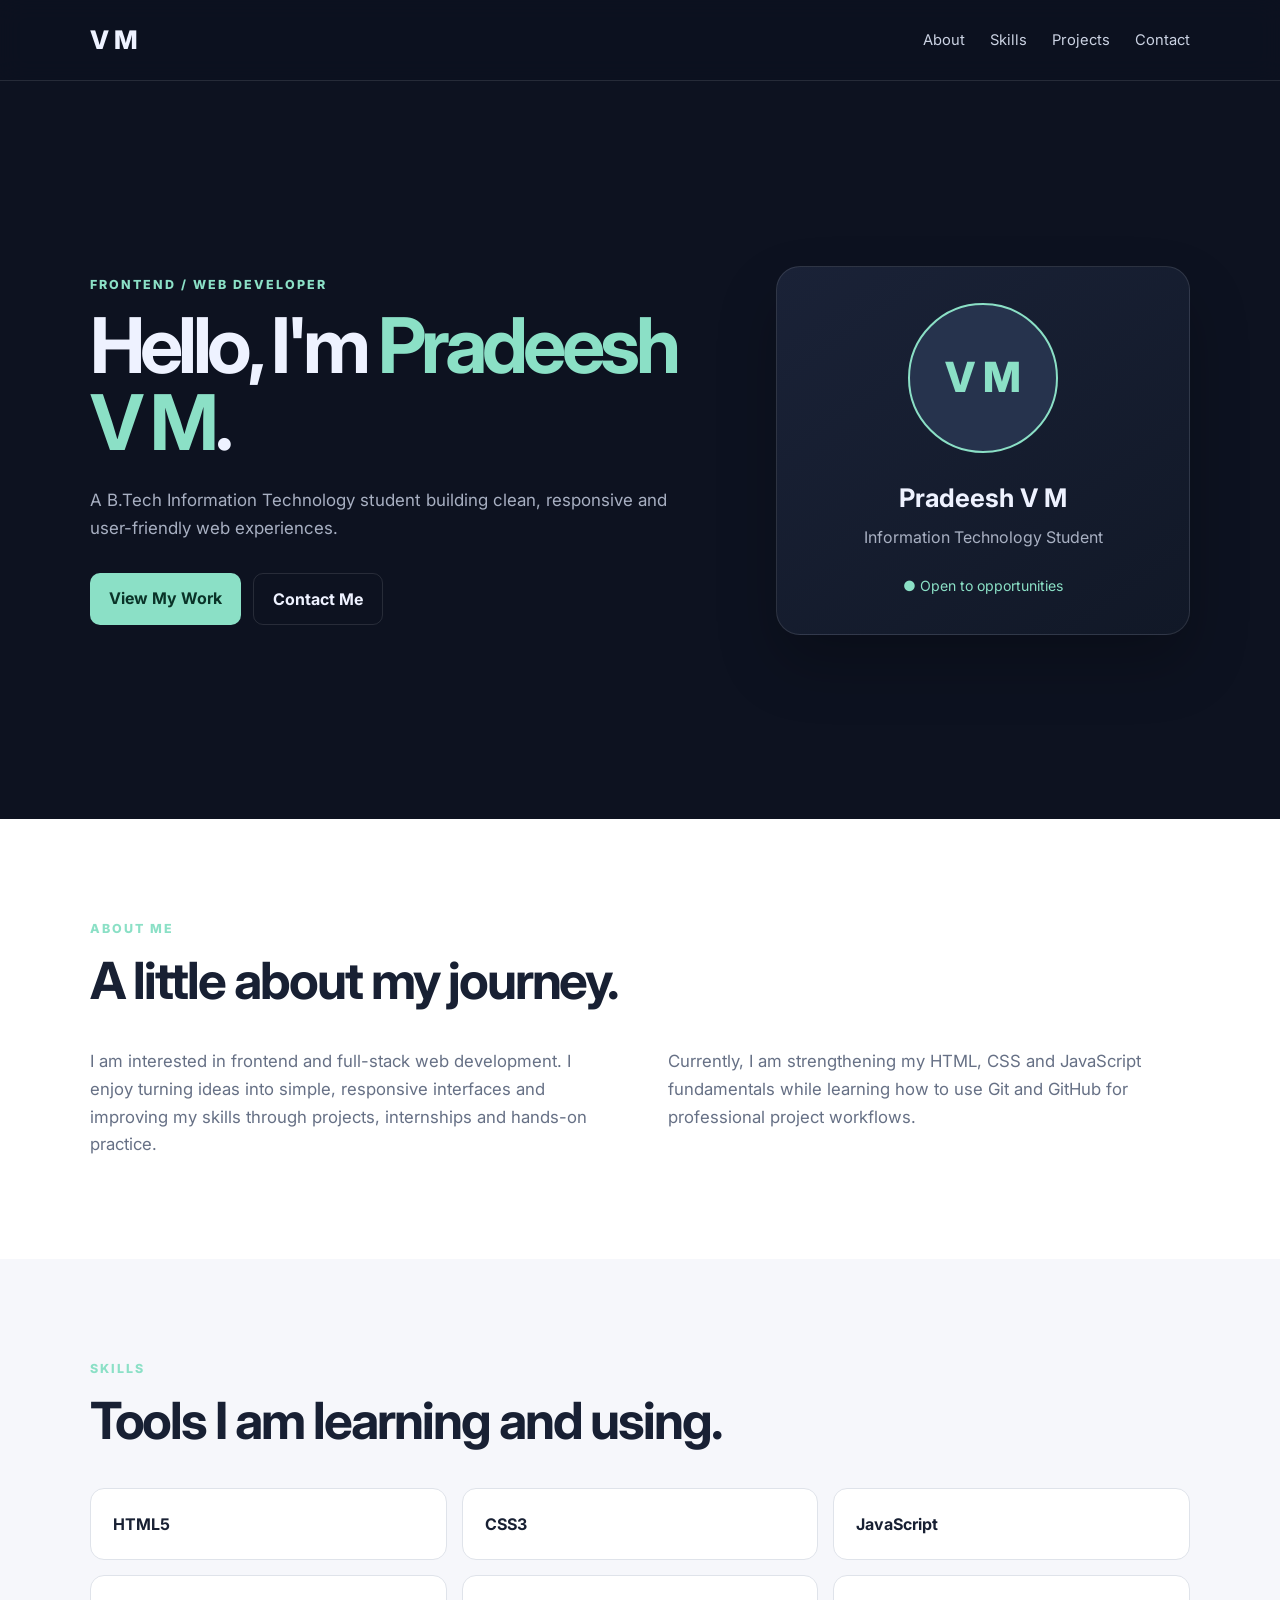
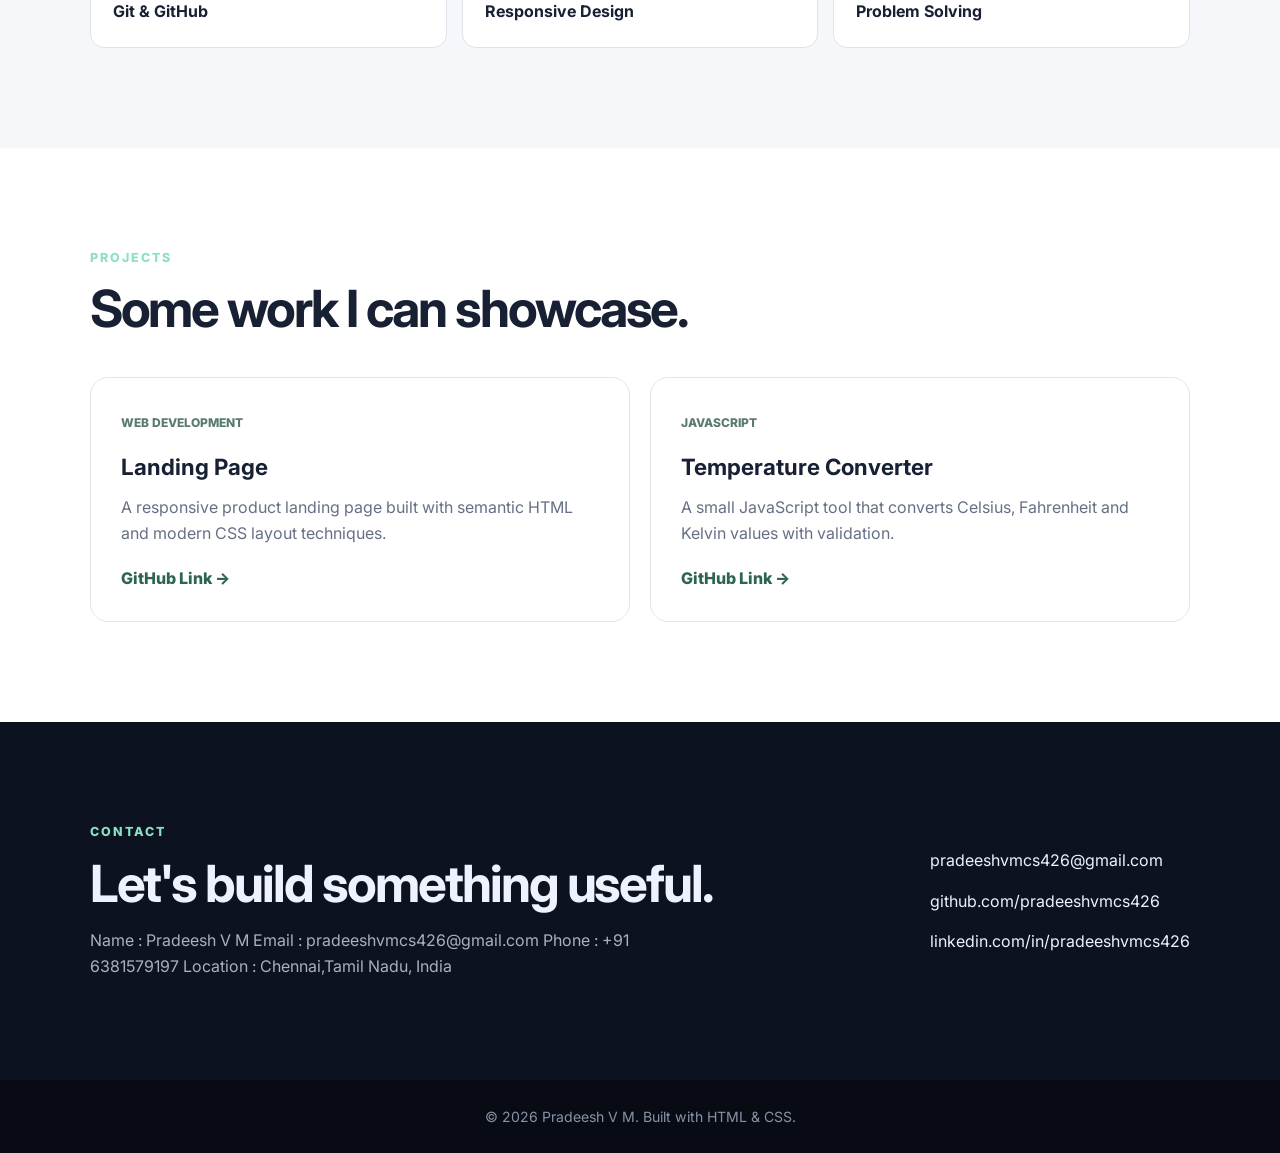
==== WebDev-L1-PersonalPortfolio/index.html @ b14b9e70 "Add Web Development Level 1 tasks" ====
<!DOCTYPE html>
<html lang="en">
<head>
  <meta charset="UTF-8">
  <meta name="viewport" content="width=device-width, initial-scale=1.0">
  <meta name="description" content="Personal portfolio website">
  <title>Pradeesh V M | Portfolio</title>
  <link rel="preconnect" href="https://fonts.googleapis.com">
  <link rel="preconnect" href="https://fonts.gstatic.com" crossorigin>
  <link href="https://fonts.googleapis.com/css2?family=Inter:wght@400;500;600;700;800&display=swap" rel="stylesheet">
  <link rel="stylesheet" href="style.css">
</head>
<body>
  <header class="navbar">
    <a class="logo" href="#home">V M<span></span></a>
    <nav>
      <a href="#about">About</a>
      <a href="#skills">Skills</a>
      <a href="#projects">Projects</a>
      <a href="#contact">Contact</a>
    </nav>
  </header>

  <main>
    <section class="hero" id="home">
      <div>
        <p class="eyebrow">FRONTEND / WEB DEVELOPER</p>
        <h1>Hello, I'm <span>Pradeesh V M</span>.</h1>
        <p class="lead">
          A B.Tech Information Technology student building clean, responsive and user-friendly web experiences.
        </p>
        <div class="actions">
          <a class="btn primary" href="#projects">View My Work</a>
          <a class="btn outline" href="#contact">Contact Me</a>
        </div>
      </div>
      <div class="profile-card">
        <div class="avatar">V M</div>
        <h2>Pradeesh V M</h2>
        <p>Information Technology Student</p>
        <div class="status">● Open to opportunities</div>
      </div>
    </section>

    <section class="section" id="about">
      <div class="section-title">
        <p class="eyebrow">ABOUT ME</p>
        <h2>A little about my journey.</h2>
      </div>
      <div class="about-grid">
        <p>
          I am interested in frontend and full-stack web development. I enjoy turning ideas into simple,
          responsive interfaces and improving my skills through projects, internships and hands-on practice.
        </p>
        <p>
          Currently, I am strengthening my HTML, CSS and JavaScript fundamentals while learning how to use
          Git and GitHub for professional project workflows.
        </p>
      </div>
    </section>

    <section class="section alt" id="skills">
      <div class="section-title">
        <p class="eyebrow">SKILLS</p>
        <h2>Tools I am learning and using.</h2>
      </div>
      <div class="skills-grid">
        <div>HTML5</div>
        <div>CSS3</div>
        <div>JavaScript</div>
        <div>Git & GitHub</div>
        <div>Responsive Design</div>
        <div>Problem Solving</div>
      </div>
    </section>

    <section class="section" id="projects">
      <div class="section-title">
        <p class="eyebrow">PROJECTS</p>
        <h2>Some work I can showcase.</h2>
      </div>
      <div class="projects">
        <article class="project-card">
          <span class="tag">WEB DEVELOPMENT</span>
          <h3>Landing Page</h3>
          <p>A responsive product landing page built with semantic HTML and modern CSS layout techniques.</p>
          <a href="#" class="project-link">GitHub Link →</a>
        </article>
        <article class="project-card">
          <span class="tag">JAVASCRIPT</span>
          <h3>Temperature Converter</h3>
          <p>A small JavaScript tool that converts Celsius, Fahrenheit and Kelvin values with validation.</p>
          <a href="#" class="project-link">GitHub Link →</a>
        </article>
      </div>
    </section>

    <section class="section contact" id="contact">
      <div>
        <p class="eyebrow">CONTACT</p>
        <h2>Let's build something useful.</h2>
        <p>Name : Pradeesh V M        Email : pradeeshvmcs426@gmail.com       Phone : +91 6381579197      Location : Chennai,Tamil Nadu, India

</p>
      </div>
      <div class="contact-list">
        <a href="mailto:pradeeshvmcs426@gmail.com">pradeeshvmcs426@gmail.com</a>
        <a href="https://github.com/pradeeshvmcs426" target="_blank" rel="noreferrer">github.com/pradeeshvmcs426</a>
        <a href="https://www.linkedin.com/in/pradeeshvmcs426" target="_blank" rel="noreferrer">linkedin.com/in/pradeeshvmcs426</a>
      </div>
    </section>
  </main>

  <footer>
    <p>© 2026 Pradeesh V M. Built with HTML & CSS.</p>
  </footer>
</body>
</html>
---- WebDev-L1-PersonalPortfolio/style.css ----
* { box-sizing: border-box; margin: 0; padding: 0; }

:root {
  --bg: #0d1220;
  --panel: #151c2e;
  --panel-2: #f6f7fb;
  --text: #eef2ff;
  --dark: #182033;
  --muted: #a8b0c2;
  --muted-dark: #667085;
  --accent: #8be0c6;
  --line: rgba(255,255,255,.11);
  --white: #fff;
}

html { scroll-behavior: smooth; }

body {
  font-family: "Inter", sans-serif;
  color: var(--text);
  background: var(--bg);
  line-height: 1.65;
}

a { text-decoration: none; color: inherit; }

.navbar {
  position: sticky;
  top: 0;
  z-index: 10;
  display: flex;
  justify-content: space-between;
  align-items: center;
  padding: 19px 7%;
  background: rgba(13,18,32,.92);
  border-bottom: 1px solid var(--line);
  backdrop-filter: blur(12px);
}

.logo { font-size: 1.6rem; font-weight: 800; }
.logo span { color: var(--accent); }

nav { display: flex; gap: 25px; font-size: .92rem; color: #cbd2e2; }
nav a:hover { color: var(--accent); }

.hero {
  min-height: 82vh;
  display: grid;
  grid-template-columns: 1.2fr .8fr;
  gap: 65px;
  align-items: center;
  padding: 90px 7%;
}

.eyebrow {
  margin-bottom: 12px;
  font-size: .78rem;
  letter-spacing: .16em;
  font-weight: 800;
  color: var(--accent);
}

h1 {
  max-width: 760px;
  font-size: clamp(3rem, 6vw, 5.8rem);
  line-height: 1;
  letter-spacing: -.06em;
}

h1 span { color: var(--accent); }

.lead {
  max-width: 650px;
  margin: 25px 0 30px;
  color: var(--muted);
  font-size: 1.06rem;
}

.actions { display: flex; gap: 12px; flex-wrap: wrap; }
.btn {
  padding: 12px 19px;
  border-radius: 10px;
  font-weight: 700;
}
.primary { background: var(--accent); color: #0a3328; }
.outline { border: 1px solid var(--line); }

.profile-card {
  padding: 36px;
  border: 1px solid var(--line);
  border-radius: 24px;
  background: linear-gradient(145deg, #1a2237, #111827);
  text-align: center;
  box-shadow: 0 30px 60px rgba(0,0,0,.22);
}

.avatar {
  width: 150px;
  height: 150px;
  display: grid;
  place-items: center;
  margin: 0 auto 24px;
  border-radius: 50%;
  border: 2px solid var(--accent);
  background: #26334d;
  color: var(--accent);
  font-size: 2.6rem;
  font-weight: 800;
}

.profile-card h2 { font-size: 1.6rem; margin-bottom: 5px; }
.profile-card p { color: var(--muted); }
.status { margin-top: 24px; color: var(--accent); font-size: .88rem; }

.section {
  padding: 100px 7%;
  background: var(--white);
  color: var(--dark);
}
.alt { background: var(--panel-2); }

.section-title { max-width: 720px; margin-bottom: 40px; }
.section h2 {
  font-size: clamp(2rem, 4vw, 3.2rem);
  line-height: 1.1;
  letter-spacing: -.04em;
}

.about-grid {
  display: grid;
  grid-template-columns: 1fr 1fr;
  gap: 55px;
  color: var(--muted-dark);
  font-size: 1.05rem;
}

.skills-grid {
  display: grid;
  grid-template-columns: repeat(3, 1fr);
  gap: 15px;
}
.skills-grid div {
  padding: 22px;
  border: 1px solid #dfe3ea;
  border-radius: 14px;
  background: var(--white);
  font-weight: 700;
}

.projects {
  display: grid;
  grid-template-columns: repeat(2, 1fr);
  gap: 20px;
}
.project-card {
  padding: 30px;
  border: 1px solid #e0e4ec;
  border-radius: 18px;
  background: var(--white);
}
.project-card h3 { margin: 15px 0 8px; font-size: 1.4rem; }
.project-card p { color: var(--muted-dark); }
.tag { font-size: .75rem; font-weight: 800; color: #587a70; }
.project-link { display: inline-block; margin-top: 18px; color: #2e6456; font-weight: 800; }

.contact {
  display: flex;
  justify-content: space-between;
  gap: 50px;
  background: var(--bg);
  color: var(--text);
}
.contact p:not(.eyebrow) { color: var(--muted); margin-top: 16px; max-width: 620px; }
.contact-list {
  display: grid;
  gap: 14px;
  align-content: center;
}
.contact-list a:hover { color: var(--accent); }

footer {
  padding: 25px 7%;
  background: #080b14;
  color: #8892a7;
  text-align: center;
  font-size: .88rem;
}

@media (max-width: 820px) {
  nav { display: none; }
  .hero, .about-grid, .projects { grid-template-columns: 1fr; }
  .skills-grid { grid-template-columns: 1fr 1fr; }
}

@media (max-width: 520px) {
  .hero, .section { padding-inline: 5%; }
  .skills-grid { grid-template-columns: 1fr; }
  h1 { font-size: 3rem; }
}
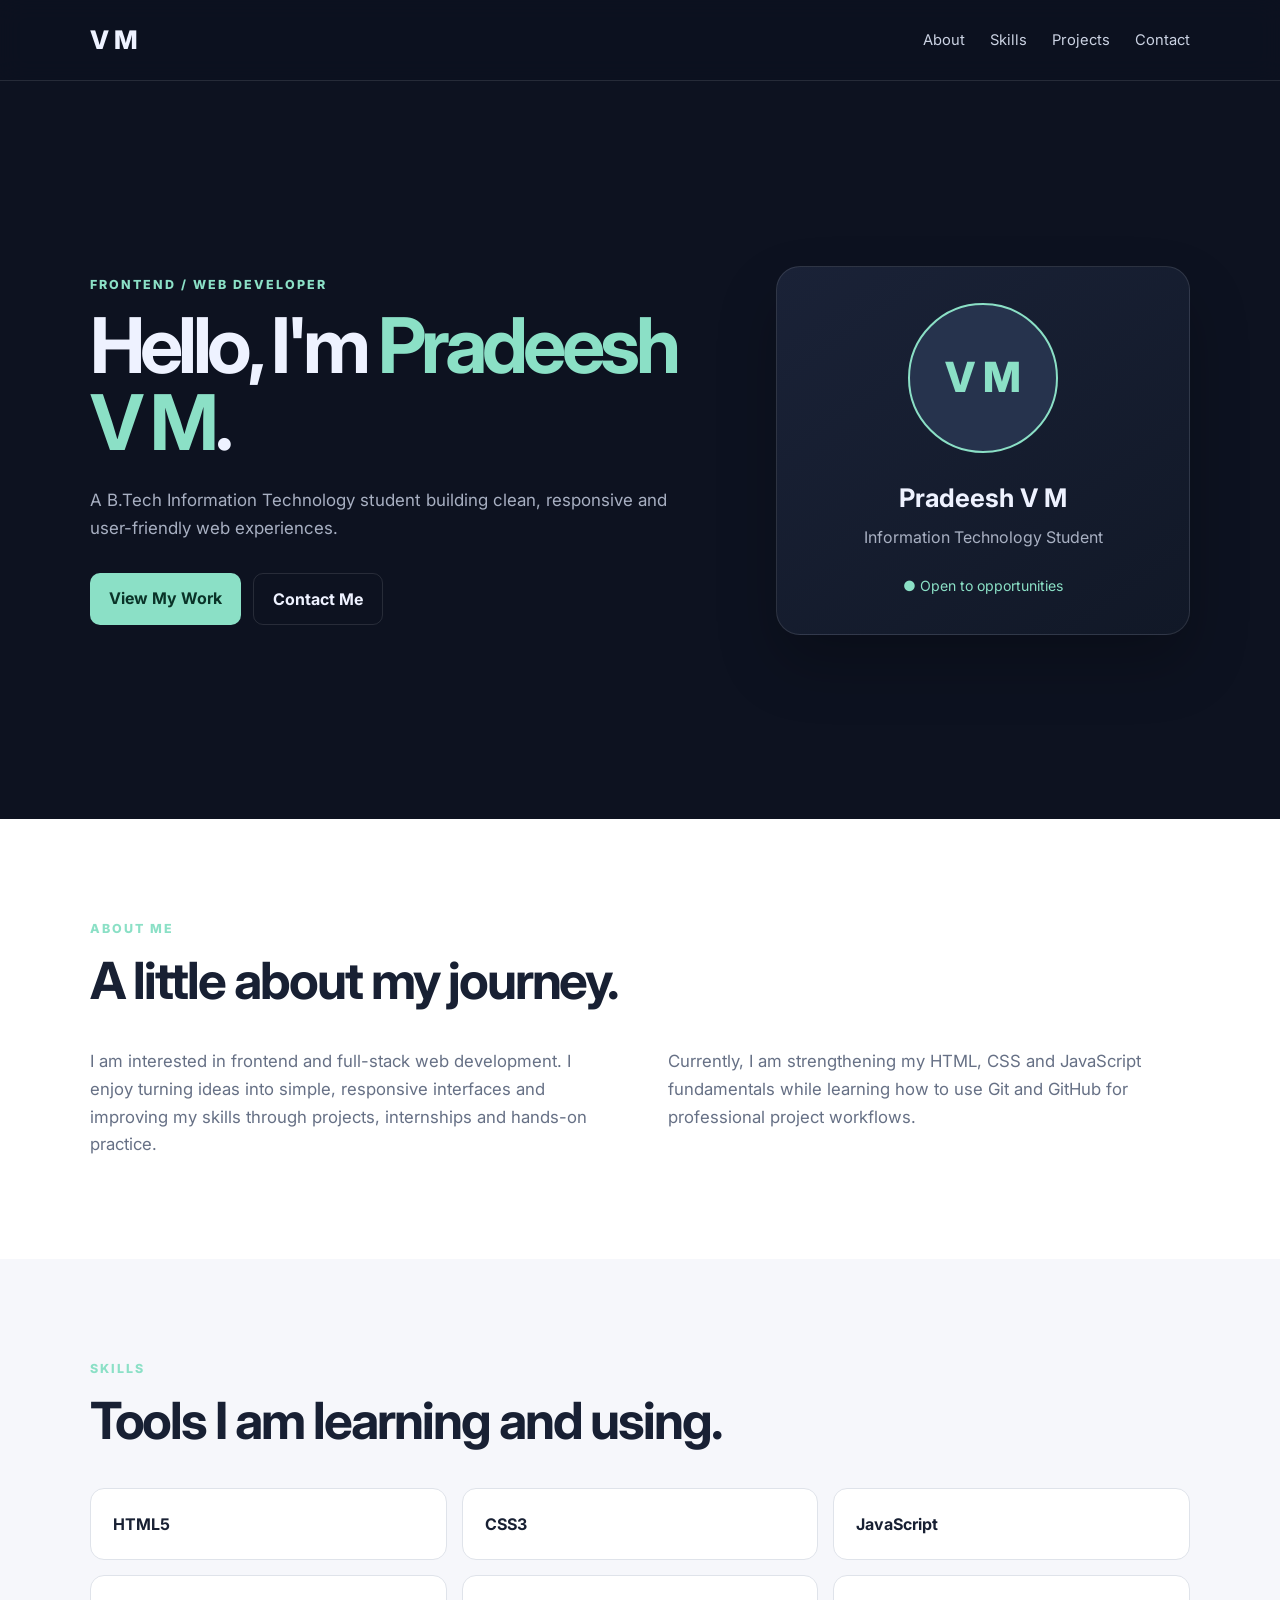
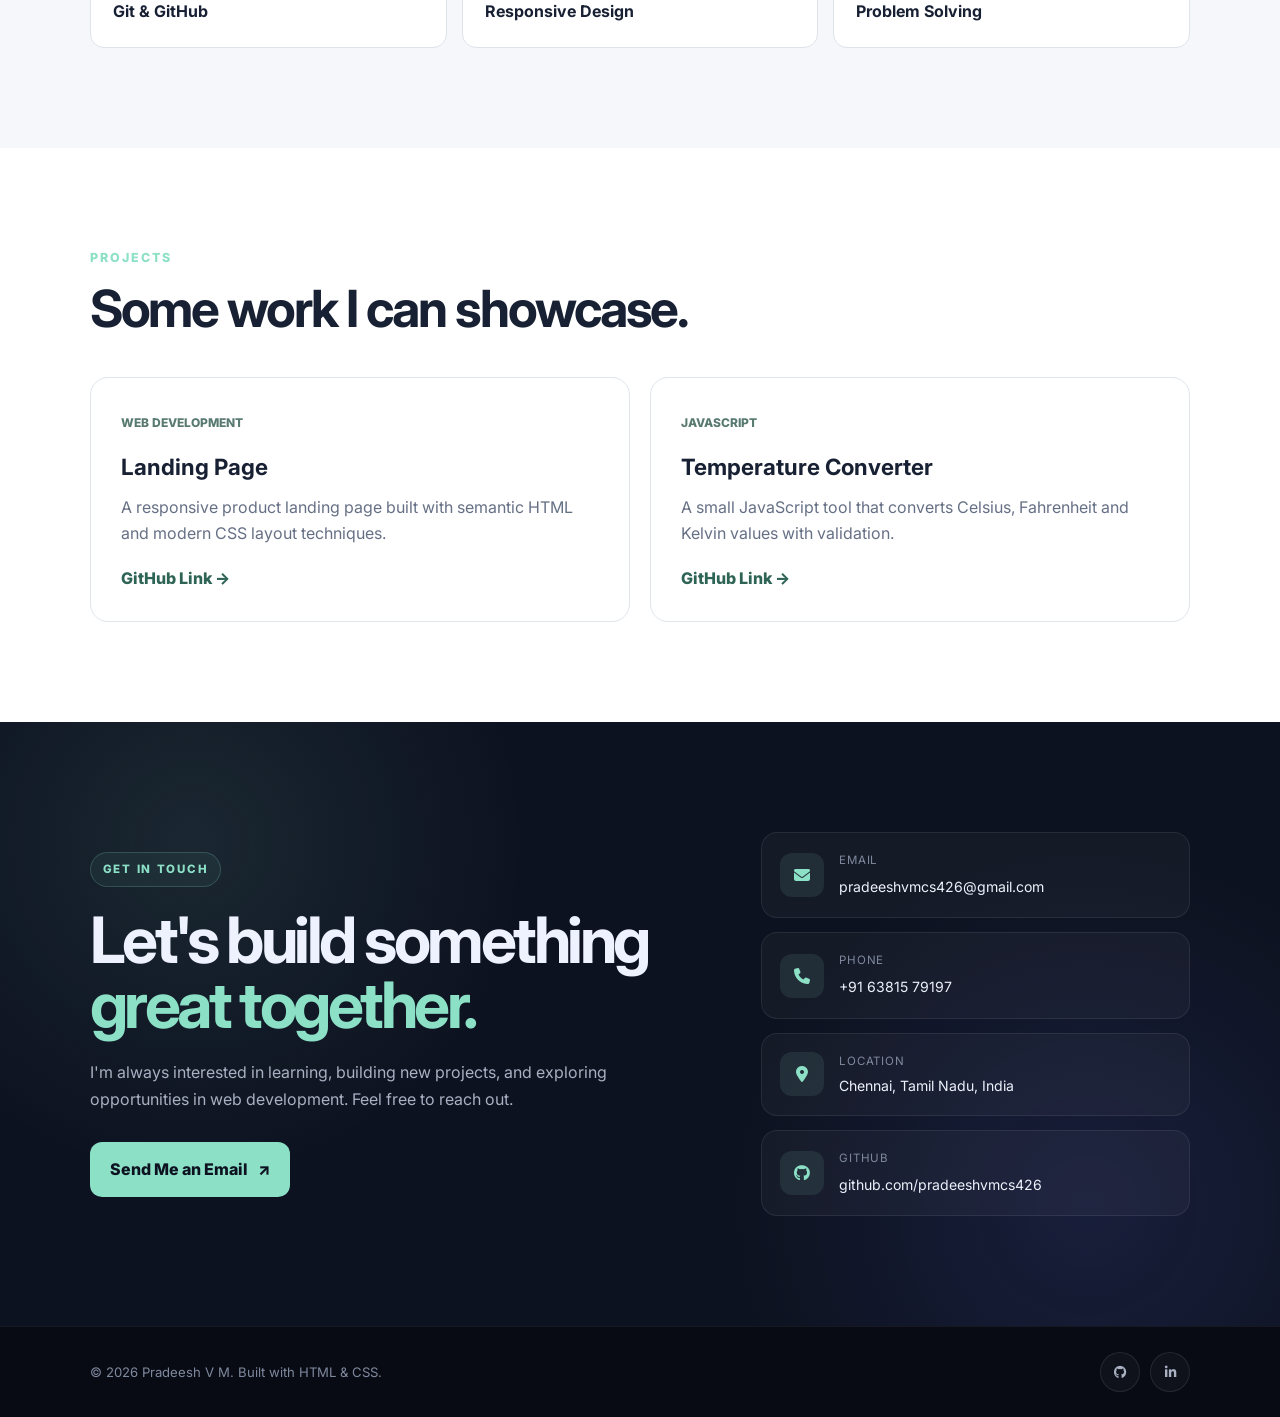
==== commit 72a63a6b: "Complete Web Development Level 1 tasks" ====
--- a/WebDev-L1-PersonalPortfolio/index.html
+++ b/WebDev-L1-PersonalPortfolio/index.html
@@ -9,6 +9,10 @@
   <link rel="preconnect" href="https://fonts.gstatic.com" crossorigin>
   <link href="https://fonts.googleapis.com/css2?family=Inter:wght@400;500;600;700;800&display=swap" rel="stylesheet">
   <link rel="stylesheet" href="style.css">
+  <link
+  rel="stylesheet"
+  href="https://cdnjs.cloudflare.com/ajax/libs/font-awesome/6.5.2/css/all.min.css"
+>
 </head>
 <body>
   <header class="navbar">
@@ -95,24 +99,137 @@
       </div>
     </section>
 
-    <section class="section contact" id="contact">
-      <div>
-        <p class="eyebrow">CONTACT</p>
-        <h2>Let's build something useful.</h2>
-        <p>Name : Pradeesh V M        Email : pradeeshvmcs426@gmail.com       Phone : +91 6381579197      Location : Chennai,Tamil Nadu, India
-
-</p>
-      </div>
-      <div class="contact-list">
-        <a href="mailto:pradeeshvmcs426@gmail.com">pradeeshvmcs426@gmail.com</a>
-        <a href="https://github.com/pradeeshvmcs426" target="_blank" rel="noreferrer">github.com/pradeeshvmcs426</a>
-        <a href="https://www.linkedin.com/in/pradeeshvmcs426" target="_blank" rel="noreferrer">linkedin.com/in/pradeeshvmcs426</a>
-      </div>
-    </section>
+    <section class="contact-section" id="contact">
+
+  <div class="contact-wrapper">
+
+    <div class="contact-content">
+
+      <span class="section-label">GET IN TOUCH</span>
+
+      <h2>
+        Let's build something
+        <span>great together.</span>
+      </h2>
+
+      <p>
+        I'm always interested in learning, building new projects,
+        and exploring opportunities in web development.
+        Feel free to reach out.
+      </p>
+
+      <a
+        class="contact-button"
+        href="mailto:pradeeshvmcs426@gmail.com"
+      >
+        Send Me an Email
+        <span>↗</span>
+      </a>
+
+    </div>
+
+
+    <div class="contact-details">
+
+      <div class="contact-item">
+
+        <div class="contact-icon">
+          <i class="fa-solid fa-envelope"></i>
+        </div>
+
+        <div>
+          <small>Email</small>
+          <a href="mailto:pradeeshvmcs426@gmail.com">
+            pradeeshvmcs426@gmail.com
+          </a>
+        </div>
+
+      </div>
+
+
+      <div class="contact-item">
+
+        <div class="contact-icon">
+          <i class="fa-solid fa-phone"></i>
+        </div>
+
+        <div>
+          <small>Phone</small>
+          <a href="tel:+916381579197">
+            +91 63815 79197
+          </a>
+        </div>
+
+      </div>
+
+
+      <div class="contact-item">
+
+        <div class="contact-icon">
+          <i class="fa-solid fa-location-dot"></i>
+        </div>
+
+        <div>
+          <small>Location</small>
+          <p>Chennai, Tamil Nadu, India</p>
+        </div>
+
+      </div>
+
+
+      <div class="contact-item">
+
+        <div class="contact-icon">
+          <i class="fa-brands fa-github"></i>
+        </div>
+
+        <div>
+          <small>GitHub</small>
+          <a
+            href="https://github.com/pradeeshvmcs426"
+            target="_blank"
+            rel="noopener noreferrer"
+          >
+            github.com/pradeeshvmcs426
+          </a>
+        </div>
+
+      </div>
+
+    </div>
+
+  </div>
+
+</section>
   </main>
-
-  <footer>
-    <p>© 2026 Pradeesh V M. Built with HTML & CSS.</p>
-  </footer>
+<footer>
+
+  <p>
+    © 2026 Pradeesh V M. Built with HTML & CSS.
+  </p>
+
+  <div class="social-icons">
+
+    <a
+      href="https://github.com/pradeeshvmcs426"
+      target="_blank"
+      rel="noopener noreferrer"
+      aria-label="GitHub"
+    >
+      <i class="fa-brands fa-github"></i>
+    </a>
+
+    <a
+      href="https://www.linkedin.com/in/pradeeshvmcs426"
+      target="_blank"
+      rel="noopener noreferrer"
+      aria-label="LinkedIn"
+    >
+      <i class="fa-brands fa-linkedin-in"></i>
+    </a>
+
+  </div>
+
+</footer>
 </body>
 </html>
--- a/WebDev-L1-PersonalPortfolio/style.css
+++ b/WebDev-L1-PersonalPortfolio/style.css
@@ -197,3 +197,279 @@
   .skills-grid { grid-template-columns: 1fr; }
   h1 { font-size: 3rem; }
 }
+
+/* ================= CONTACT SECTION ================= */
+
+.contact-section {
+  padding: 110px 7%;
+  background:
+    radial-gradient(
+      circle at 15% 20%,
+      rgba(139, 224, 198, 0.10),
+      transparent 28%
+    ),
+    radial-gradient(
+      circle at 85% 80%,
+      rgba(106, 119, 255, 0.12),
+      transparent 30%
+    ),
+    #0d1220;
+
+  color: #eef2ff;
+}
+
+.contact-wrapper {
+  max-width: 1250px;
+  margin: 0 auto;
+
+  display: grid;
+  grid-template-columns: 1.15fr 0.85fr;
+  gap: 90px;
+  align-items: center;
+}
+
+.section-label {
+  display: inline-block;
+
+  padding: 7px 12px;
+
+  border: 1px solid rgba(139, 224, 198, 0.20);
+  border-radius: 999px;
+
+  color: #8be0c6;
+
+  background: rgba(139, 224, 198, 0.06);
+
+  font-size: 0.72rem;
+  font-weight: 800;
+
+  letter-spacing: 0.15em;
+}
+
+.contact-content h2 {
+  max-width: 700px;
+
+  margin-top: 20px;
+
+  font-size: clamp(2.8rem, 5vw, 5rem);
+
+  line-height: 1.02;
+
+  letter-spacing: -0.055em;
+}
+
+.contact-content h2 span {
+  display: block;
+  color: #8be0c6;
+}
+
+.contact-content > p {
+  max-width: 620px;
+
+  margin-top: 22px;
+
+  color: #a8b0c2;
+
+  font-size: 1rem;
+}
+
+.contact-button {
+  display: inline-flex;
+
+  align-items: center;
+  gap: 10px;
+
+  margin-top: 30px;
+
+  padding: 14px 20px;
+
+  border-radius: 12px;
+
+  background: #8be0c6;
+
+  color: #0d1220;
+
+  font-weight: 800;
+
+  transition: 0.25s ease;
+}
+
+.contact-button:hover {
+  transform: translateY(-3px);
+
+  box-shadow:
+    0 12px 30px rgba(139, 224, 198, 0.20);
+}
+
+
+/* Contact details */
+
+.contact-details {
+  display: grid;
+  gap: 14px;
+}
+
+.contact-item {
+  display: flex;
+
+  align-items: center;
+
+  gap: 15px;
+
+  padding: 18px;
+
+  border: 1px solid rgba(255,255,255,0.08);
+
+  border-radius: 16px;
+
+  background: rgba(255,255,255,0.035);
+
+  transition:
+    transform 0.2s ease,
+    background 0.2s ease;
+}
+
+.contact-item:hover {
+  transform: translateX(5px);
+
+  background: rgba(255,255,255,0.065);
+}
+
+.contact-icon {
+  width: 44px;
+  height: 44px;
+
+  flex-shrink: 0;
+
+  display: grid;
+
+  place-items: center;
+
+  border-radius: 12px;
+
+  background: rgba(139,224,198,0.10);
+
+  color: #8be0c6;
+
+  font-size: 1rem;
+}
+
+.contact-item small {
+  display: block;
+
+  margin-bottom: 3px;
+
+  color: #7f899e;
+
+  font-size: 0.72rem;
+
+  text-transform: uppercase;
+
+  letter-spacing: 0.08em;
+}
+
+.contact-item a,
+.contact-item p {
+  color: #edf1fb;
+
+  font-size: 0.88rem;
+
+  text-decoration: none;
+}
+
+.contact-item a:hover {
+  color: #8be0c6;
+}
+
+
+/* ================= FOOTER ================= */
+
+footer {
+  display: flex;
+
+  justify-content: space-between;
+  align-items: center;
+
+  gap: 20px;
+
+  padding: 25px 7%;
+
+  background: #080b14;
+
+  border-top: 1px solid rgba(255,255,255,0.06);
+
+  color: #7f899e;
+
+  font-size: 0.82rem;
+}
+
+footer p {
+  margin: 0;
+}
+
+.social-icons {
+  display: flex;
+  gap: 10px;
+}
+
+.social-icons a {
+  width: 40px;
+  height: 40px;
+
+  display: grid;
+
+  place-items: center;
+
+  border: 1px solid rgba(255,255,255,0.09);
+
+  border-radius: 50%;
+
+  color: #a8b0c2;
+
+  background: rgba(255,255,255,0.03);
+
+  transition: 0.2s ease;
+}
+
+.social-icons a:hover {
+  transform: translateY(-3px);
+
+  color: #0d1220;
+
+  background: #8be0c6;
+
+  border-color: #8be0c6;
+}
+
+
+/* ================= CONTACT RESPONSIVE ================= */
+
+@media (max-width: 900px) {
+
+  .contact-wrapper {
+    grid-template-columns: 1fr;
+
+    gap: 50px;
+  }
+
+}
+
+@media (max-width: 600px) {
+
+  .contact-section {
+    padding: 80px 5%;
+  }
+
+  .contact-content h2 {
+    font-size: 2.7rem;
+  }
+
+  footer {
+    flex-direction: column;
+
+    text-align: center;
+
+    padding-inline: 5%;
+  }
+
+}
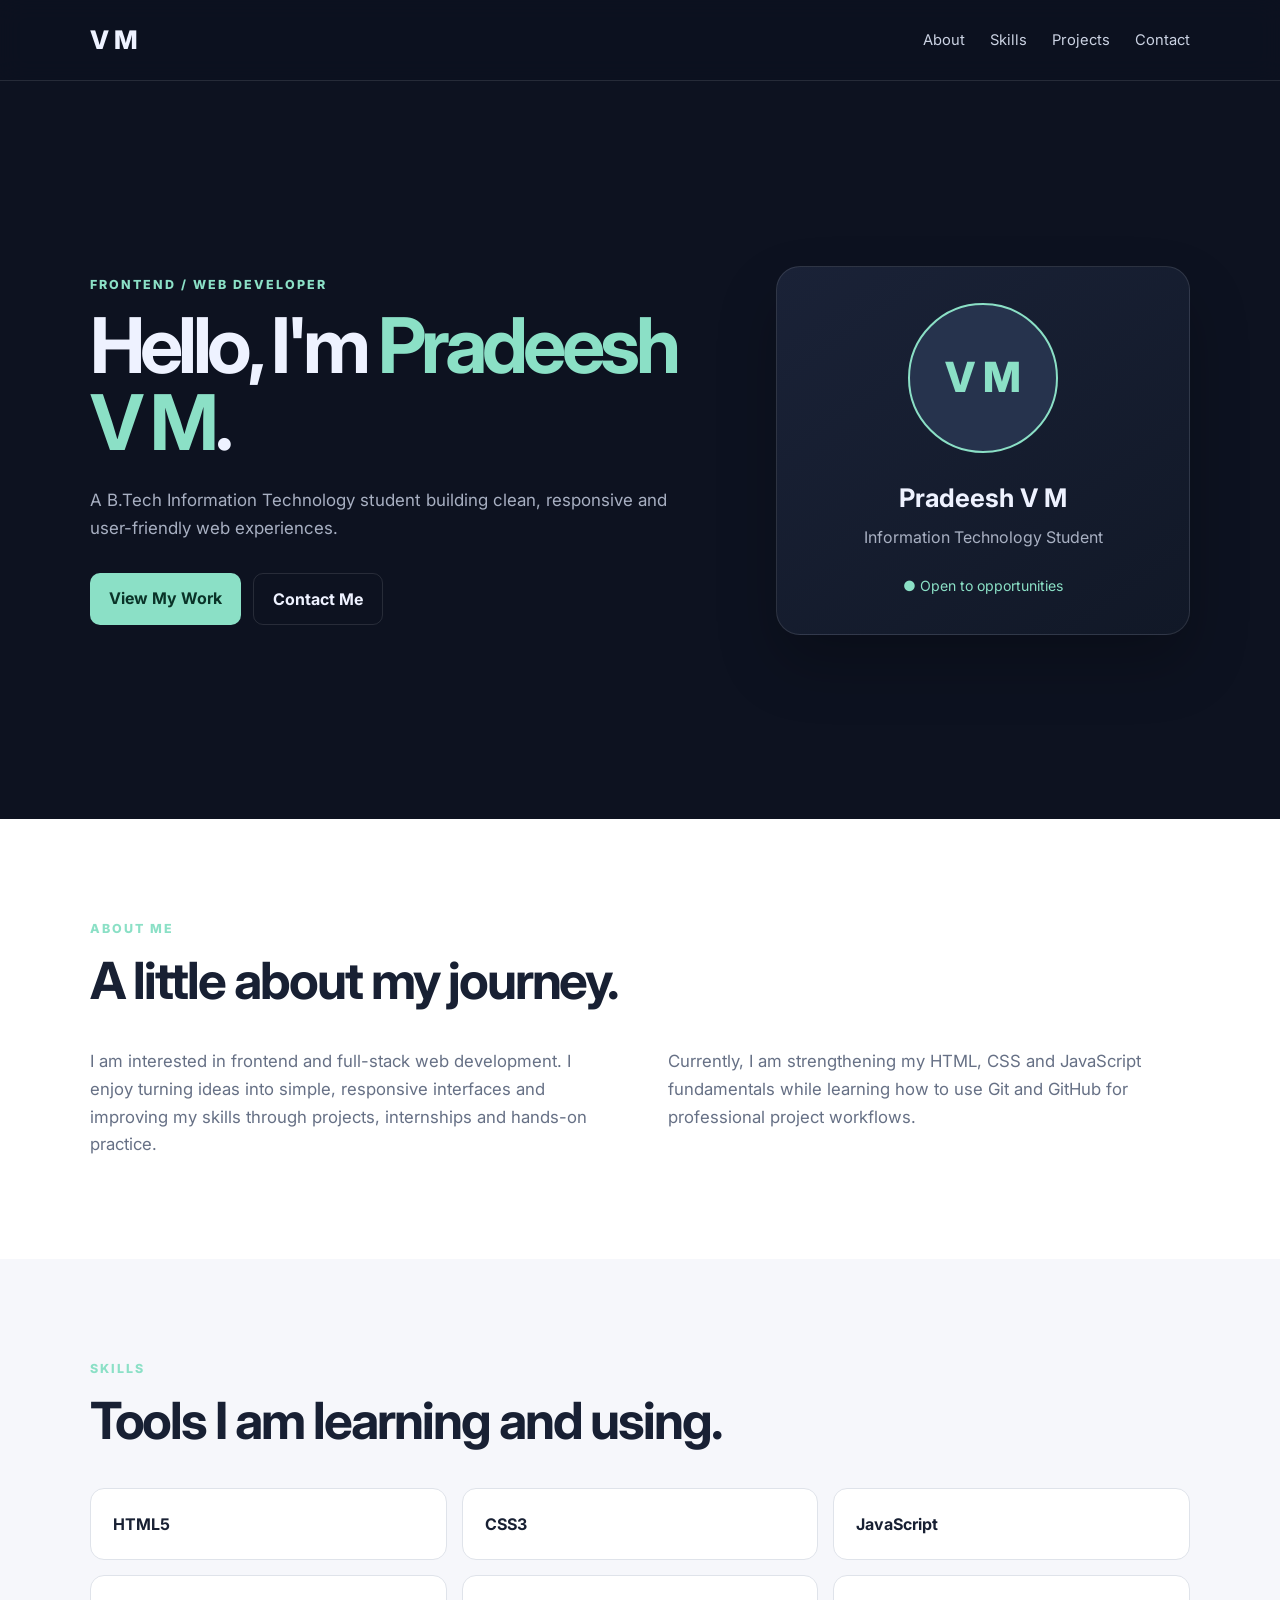
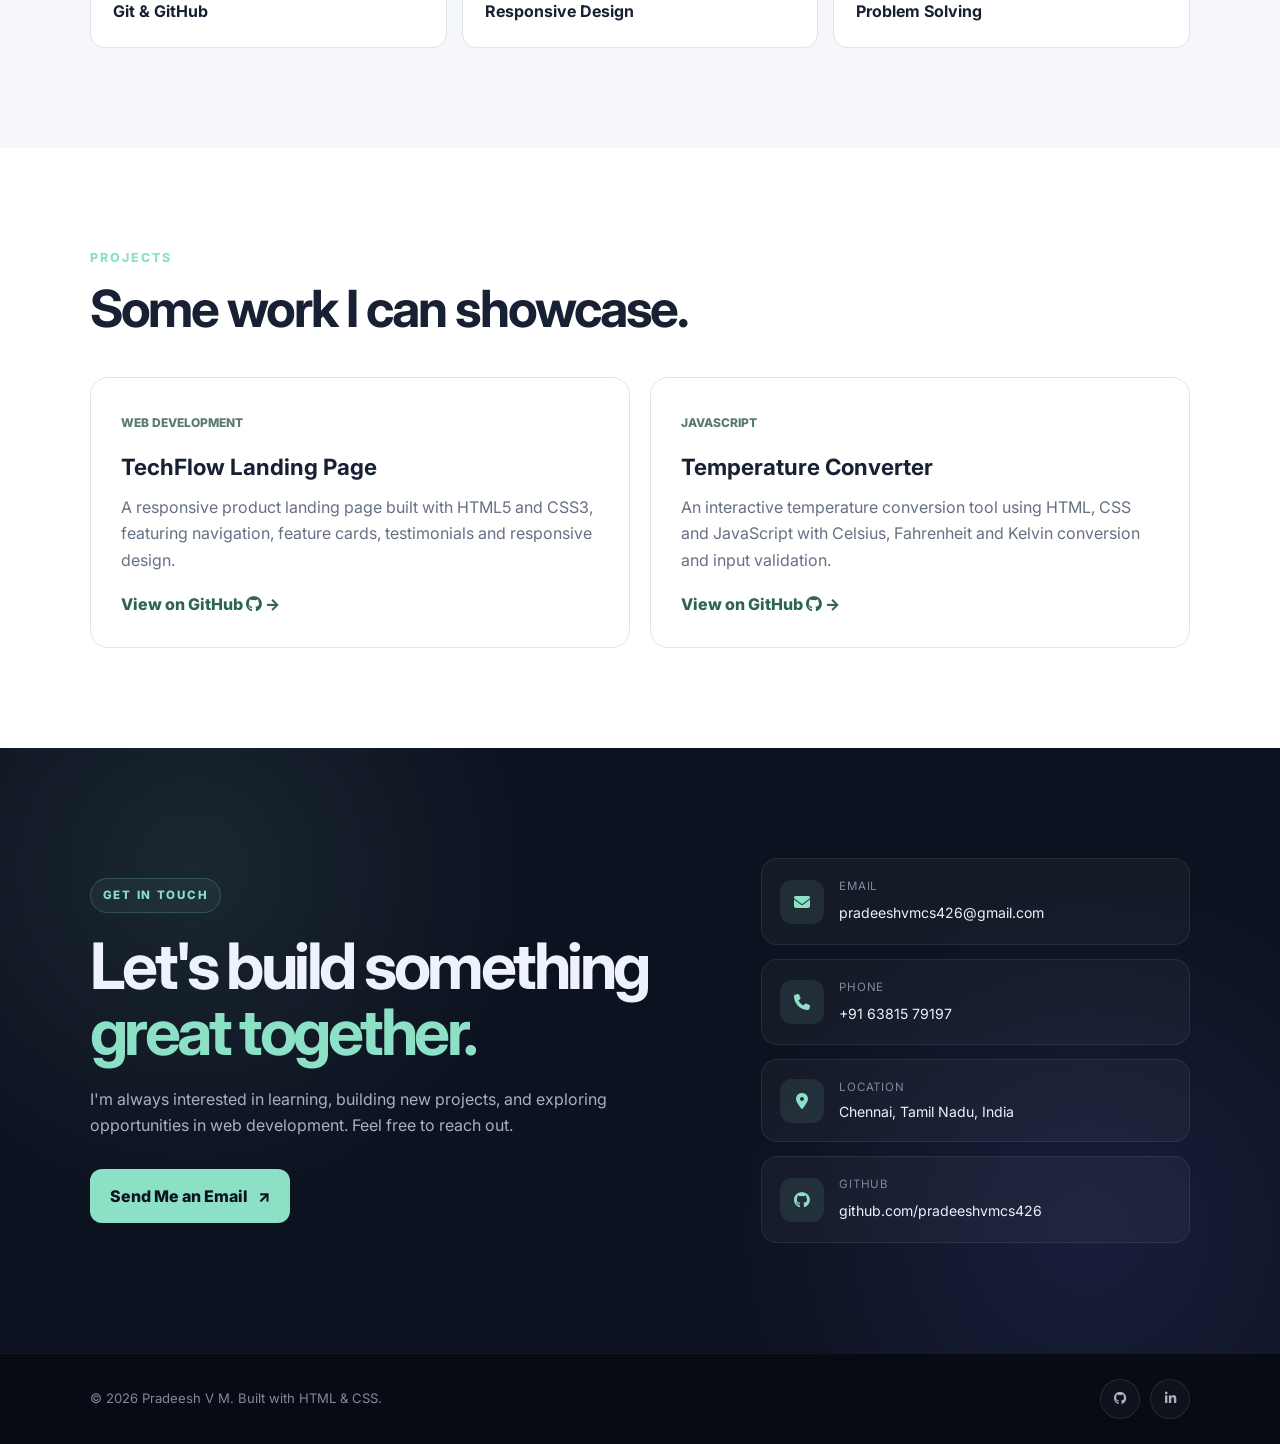
==== commit 79c654ca: "Add GitHub project links to portfolio" ====
--- a/WebDev-L1-PersonalPortfolio/index.html
+++ b/WebDev-L1-PersonalPortfolio/index.html
@@ -84,19 +84,68 @@
         <h2>Some work I can showcase.</h2>
       </div>
       <div class="projects">
-        <article class="project-card">
-          <span class="tag">WEB DEVELOPMENT</span>
-          <h3>Landing Page</h3>
-          <p>A responsive product landing page built with semantic HTML and modern CSS layout techniques.</p>
-          <a href="#" class="project-link">GitHub Link →</a>
-        </article>
-        <article class="project-card">
-          <span class="tag">JAVASCRIPT</span>
-          <h3>Temperature Converter</h3>
-          <p>A small JavaScript tool that converts Celsius, Fahrenheit and Kelvin values with validation.</p>
-          <a href="#" class="project-link">GitHub Link →</a>
-        </article>
-      </div>
+
+  <!-- Project 1 -->
+  <article class="project-card">
+
+    <span class="tag">
+      WEB DEVELOPMENT
+    </span>
+
+    <h3>
+      TechFlow Landing Page
+    </h3>
+
+    <p>
+      A responsive product landing page built with
+      HTML5 and CSS3, featuring navigation, feature cards, testimonials and responsive design.
+    </p>
+
+    <a
+      href="https://github.com/pradeeshvmcs426/OIBSIP/tree/main/WebDev-L1-LandingPage"
+      target="_blank"
+      rel="noopener noreferrer"
+      class="project-link"
+    >
+      View on GitHub
+      <i class="fa-brands fa-github"></i>
+      →
+    </a>
+
+  </article>
+
+
+  <!-- Project 2 -->
+  <article class="project-card">
+
+    <span class="tag">
+      JAVASCRIPT
+    </span>
+
+    <h3>
+      Temperature Converter
+    </h3>
+
+    <p>
+      An interactive temperature conversion tool using
+      HTML, CSS and JavaScript with Celsius, Fahrenheit
+      and Kelvin conversion and input validation.
+    </p>
+
+    <a
+      href="https://github.com/pradeeshvmcs426/OIBSIP/tree/main/WebDev-L1-TemperatureConverter"
+      target="_blank"
+      rel="noopener noreferrer"
+      class="project-link"
+    >
+      View on GitHub
+      <i class="fa-brands fa-github"></i>
+      →
+    </a>
+
+  </article>
+
+</div>
     </section>
 
     <section class="contact-section" id="contact">
@@ -202,7 +251,8 @@
 
 </section>
   </main>
-<footer>
+
+  <footer>
 
   <p>
     © 2026 Pradeesh V M. Built with HTML & CSS.
